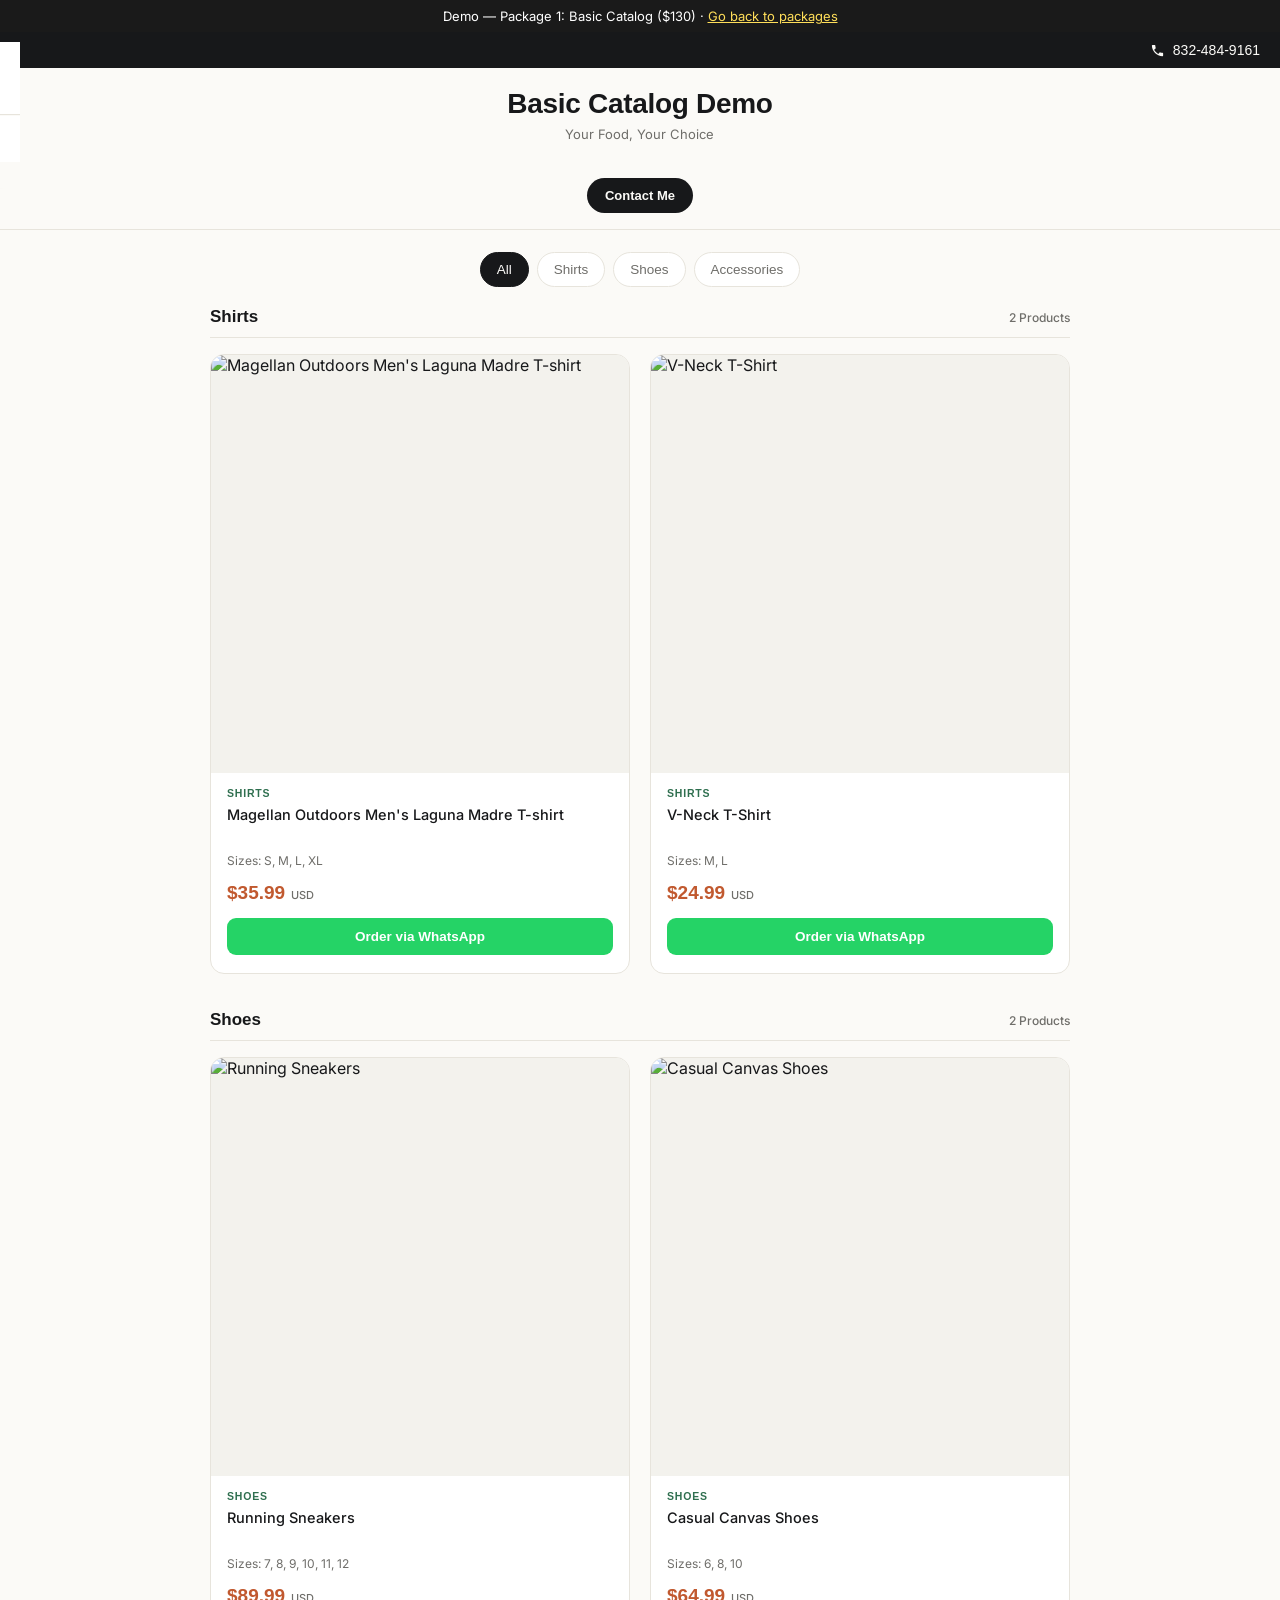
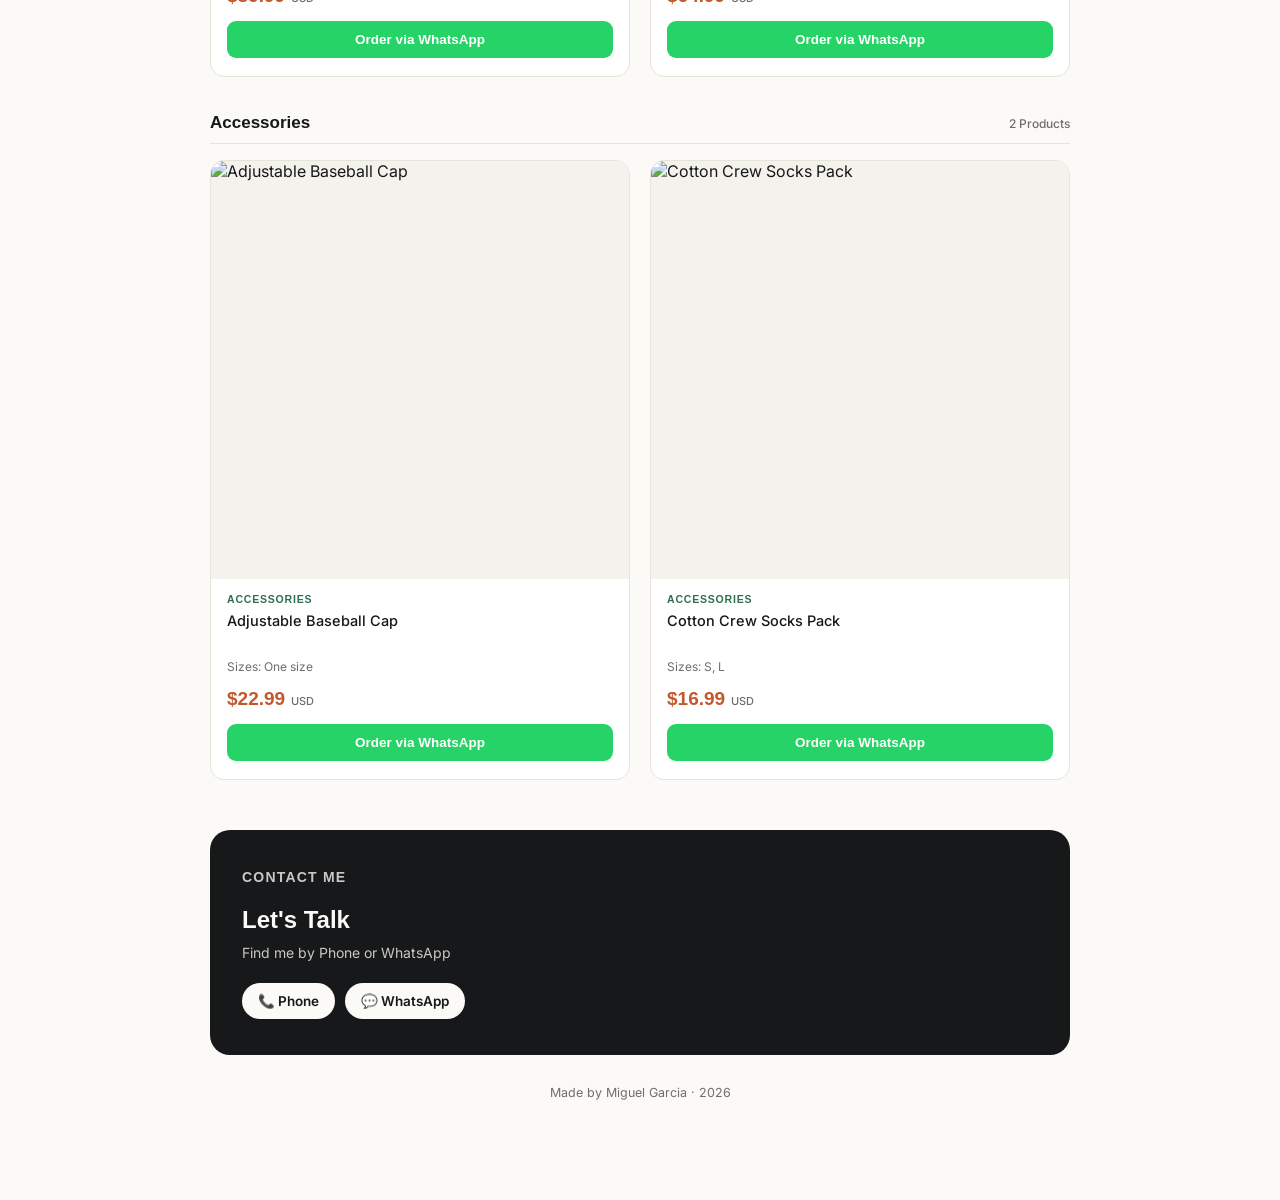
==== Pages/index-1.html @ 970fcacf "Pending changes exported from your codespace" ====
<!DOCTYPE html>
<html lang="es">
<head>
  <meta charset="UTF-8">
  <meta name="viewport" content="width=device-width, initial-scale=1.0">
  <title>Market Catalog — Demo Package 1</title>
  <link rel="preconnect" href="https://fonts.googleapis.com">
  <link href="https://fonts.googleapis.com/css2?family=Baloo+2:wght@500;700;800&family=Inter:wght@400;500;600&display=swap" rel="stylesheet">
  <link rel="stylesheet" href="../Assets/CSS/styles-1.css">
</head>

<body>
  <!-- Demo Tape: quítala cuando entregues el sitio final al cliente -->
  <div style="background:#1a1a1a;color:#fff;text-align:center;padding:8px 14px;font-family:'Inter',sans-serif;font-size:13px;">
    Demo — Package 1: Basic Catalog ($130) · <a href="../index.html" style="color:#ffde59;">Go back to packages</a>
  </div>

  <!-- Top Contact Bar -->
  <div class="contact-bar">
    <a id="phone-link" href="tel:+18324849161" class="phone-link">
      <svg viewBox="0 0 24 24" class="phone-icon" aria-hidden="true">
        <path d="M6.6 10.8c1.4 2.8 3.8 5.1 6.6 6.6l2.2-2.2c.3-.3.7-.4 1-.2 1.1.4 2.3.6 3.6.6.6 0 1 .4 1 1V20c0 .6-.4 1-1 1C10.9 21 3 13.1 3 4c0-.6.4-1 1-1h3.5c.6 0 1 .4 1 1 0 1.3.2 2.5.6 3.6.1.4 0 .8-.2 1L6.6 10.8z"/>
      </svg>
      <span id="phone-number">832-484-9161</span>
    </a>
  </div>

  <!-- Banner de la tienda -->
  <banner class="store-banner">
    <div class="banner-content">
      
      <div class="banner-text">
        <h1 id="store-name" class="store-name">Market Catalog</h1>
        <p class="store-tagline">Your Food, Your Choice</p>
      </div>
    </div>
  </banner>

  <!-- Encabezado simple -->
  <header class="header">
    <a href="#contact-section" class="contact-cta">Contact Me</a>
  </header>

  <!-- Pestañas de categoría (sin buscador) -->
  <div id="category-tabs" class="category-tabs"></div>

  <!-- Cuadrícula de productos -->
  <main id="product-grid" class="product-grid"></main>
  <p id="empty-message" class="empty-message" hidden>Couldn't find products that coincide with your search.</p>

  <!-- ============ CONTACT ============ -->
<section id="contact-section" class="contact-section">
    <div class="contact-card">
      <p class="contact-eyebrow">Contact Me</p>
      <h2>Let's Talk</h2>
      <p>Find me by Phone or WhatsApp</p>
      <div class="contact-links">
        <a href="tel:+18324849161">📞 Phone</a>
        <a href="https://wa.me/18324849161" target="_blank" rel="noreferrer">💬 WhatsApp</a>
      </div>
    </div>
  </section>

  <footer class="site-footer">
    <p>Made by Miguel Garcia · 2026</p>
  </footer>

  <script src="../Assets/JS/script-1.js"></script>
</body>
</html>
---- Assets/CSS/styles-1.css ----
/* ======================================================
   ESTILOS - PAQUETE 1: CATÁLOGO BÁSICO (Pages/index1.html)
   Rediseño limpio y minimalista, sin buscador ni carrito.
====================================================== */
:root {
  --bg: #fbfaf7;
  --surface: #ffffff;
  --surface-soft: #f3f2ed;
  --ink: #17181a;
  --ink-soft: #6f6e6a;
  --line: #e7e4dc;

  --accent: #2f6f4f;
  --accent-dark: #24573e;
  --accent-tint: #e8f1ea;

  --price: #c1592f;

  --success: #25d366;
  --success-hover: #1fb857;

  --shadow-rgb: 23, 24, 26;
  --shadow-soft: rgba(var(--shadow-rgb), 0.06);
  --shadow-medium: rgba(var(--shadow-rgb), 0.12);
  --shadow-strong: rgba(var(--shadow-rgb), 0.22);

  --font-display: 'Sora', sans-serif;
  --font-body: 'Inter', sans-serif;
}

* { margin: 0; padding: 0; box-sizing: border-box; }

html { scroll-behavior: smooth; }

body {
  background-color: var(--bg);
  font-family: var(--font-body);
  color: var(--ink);
  padding-bottom: 60px;
  -webkit-font-smoothing: antialiased;
}

/* Barra de contacto */
.contact-bar {
  background-color: var(--ink);
  padding: 10px 20px;
  display: flex;
  justify-content: flex-end;
}

.phone-link {
  display: inline-flex;
  align-items: center;
  gap: 8px;
  color: var(--bg);
  text-decoration: none;
  font-family: var(--font-display);
  font-weight: 500;
  font-size: 14px;
}

.phone-link:hover { color: var(--accent-tint); }
.phone-icon { width: 15px; height: 15px; fill: currentColor; }

/* Banner de la tienda */
.store-banner {
  background-color: var(--surface);
  border-bottom: 1px solid var(--line);
  padding: 26px 20px;
}

.banner-content {
  display: flex;
  align-items: center;
  justify-content: center;
  gap: 18px;
}

.banner-logo { width: 64px; height: 64px; object-fit: contain; border-radius: 50%; flex-shrink: 0; }

.banner-text { text-align: center; }

.banner-text .store-name {
  font-family: var(--font-display);
  font-weight: 700;
  font-size: 28px;
  color: var(--ink);
  letter-spacing: -0.3px;
}

.banner-text .store-tagline { margin-top: 6px; color: var(--ink-soft); font-size: 13px; }

/* Encabezado simple */
.header {
  padding: 16px 20px;
  background-color: rgba(251, 250, 247, 0.92);
  backdrop-filter: blur(6px);
  border-bottom: 1px solid var(--line);
  display: flex;
  align-items: center;
  justify-content: center;
  position: sticky;
  top: 0;
  z-index: 100;
}

.contact-cta {
  display: inline-block;
  padding: 10px 18px;
  border-radius: 999px;
  background-color: var(--ink);
  color: var(--bg);
  text-decoration: none;
  font-family: var(--font-display);
  font-weight: 600;
  transition: background-color 0.2s ease;
  font-size: 13px;
}

.contact-cta:hover { background-color: var(--accent); }

/* Categorías como pestañas simples */
.category-tabs {
  max-width: 900px;
  margin: 0 auto;
  padding: 22px 20px 6px;
  display: flex;
  gap: 8px;
  flex-wrap: wrap;
  justify-content: center;
}

.tab {
  font-family: var(--font-display);
  font-weight: 500;
  font-size: 13.5px;
  padding: 9px 16px;
  border-radius: 999px;
  border: 1px solid var(--line);
  background-color: var(--surface);
  color: var(--ink-soft);
  cursor: pointer;
  transition: all 0.15s ease;
}

.tab:hover { border-color: var(--accent); color: var(--accent-dark); }

.tab.active { background-color: var(--ink); border-color: var(--ink); color: var(--bg); }

/* Cuadrícula de productos */
.product-grid {
  max-width: 900px;
  margin: 0 auto;
  padding: 14px 20px 0;
  display: flex;
  flex-direction: column;
  gap: 36px;
}

.category-section { display: flex; flex-direction: column; gap: 16px; }

.category-header {
  display: flex;
  align-items: baseline;
  justify-content: space-between;
  gap: 12px;
  padding-bottom: 10px;
  border-bottom: 1px solid var(--line);
}

.category-title { font-family: var(--font-display); font-weight: 600; font-size: 17px; color: var(--ink); }
.category-count { font-size: 12px; color: var(--ink-soft); font-weight: 500; }

.section-products {
  display: grid;
  grid-template-columns: repeat(2, minmax(0, 1fr));
  gap: 20px;
}

.product-card {
  background-color: var(--surface);
  border-radius: 14px;
  overflow: hidden;
  border: 1px solid var(--line);
  transition: transform 0.15s ease, box-shadow 0.15s ease, border-color 0.15s ease;
}

.product-card:hover {
  transform: translateY(-2px);
  box-shadow: 0 8px 20px var(--shadow-medium);
  border-color: #d8d5cb;
}

.product-image-wrap { width: 100%; aspect-ratio: 1 / 1; overflow: hidden; background-color: var(--surface-soft); }
.product-image-wrap img { width: 100%; height: 100%; object-fit: cover; display: block; }

.product-body { padding: 14px 16px 18px; }

.product-category {
  font-family: var(--font-display);
  font-size: 10.5px;
  font-weight: 600;
  text-transform: uppercase;
  letter-spacing: 0.8px;
  color: var(--accent);
  margin-bottom: 6px;
}

.product-description {
  font-size: 14.5px;
  line-height: 1.4;
  color: var(--ink);
  margin-bottom: 8px;
  min-height: 40px;
  font-weight: 500;
}

.product-sizes { font-size: 12px; color: var(--ink-soft); margin-bottom: 14px; }

.price-tag {
  display: inline-flex;
  align-items: baseline;
  gap: 6px;
  margin-bottom: 14px;
}

.price-tag .amount { font-family: var(--font-display); font-weight: 700; font-size: 19px; color: var(--price); }
.price-tag .currency { font-size: 11px; font-weight: 500; color: var(--ink-soft); }

.order-whatsapp-btn {
  width: 100%;
  padding: 11px;
  background-color: var(--success);
  color: white;
  border: none;
  border-radius: 9px;
  font-family: var(--font-display);
  font-weight: 600;
  font-size: 13.5px;
  cursor: pointer;
  text-decoration: none;
  display: block;
  text-align: center;
  transition: background-color 0.2s ease;
}

.order-whatsapp-btn:hover { background-color: var(--success-hover); }

.empty-message { text-align: center; color: var(--ink-soft); font-size: 14px; padding: 50px 20px; }

/* Sección de contacto y pie de página */
.contact-section { max-width: 900px; margin: 50px auto 0; padding: 0 20px; }

.contact-card { background-color: var(--ink); color: var(--bg); border-radius: 20px; padding: 36px 32px; }

.contact-eyebrow {
  font-family: var(--font-display);
  font-size: 11px;
  font-weight: 600;
  text-transform: uppercase;
  letter-spacing: 1.2px;
  color: #9ad6ae;
  margin-bottom: 8px;
}

.contact-card h2 { font-family: var(--font-display); font-weight: 700; font-size: 24px; margin-bottom: 8px; }
.contact-card p { color: #c9c8c3; line-height: 1.6; margin-bottom: 18px; font-size: 14px; }

.contact-links { display: flex; flex-wrap: wrap; gap: 10px; }

.contact-links a {
  text-decoration: none;
  color: var(--ink);
  background-color: var(--bg);
  padding: 10px 16px;
  border-radius: 999px;
  font-weight: 600;
  font-size: 13.5px;
  transition: background-color 0.2s ease;
}

.contact-links a:hover { background-color: var(--accent-tint); color: var(--accent-dark); }

.site-footer { text-align: center; padding: 30px 20px 40px; color: var(--ink-soft); font-size: 12.5px; }

/* Responsivo */
@media (max-width: 600px) {
  .banner-logo { width: 52px; height: 52px; }
  .banner-text .store-name { font-size: 22px; }
  .banner-text .store-tagline { font-size: 12px; }
  .section-products { grid-template-columns: 1fr; }
  .contact-card { padding: 26px 22px; }
}
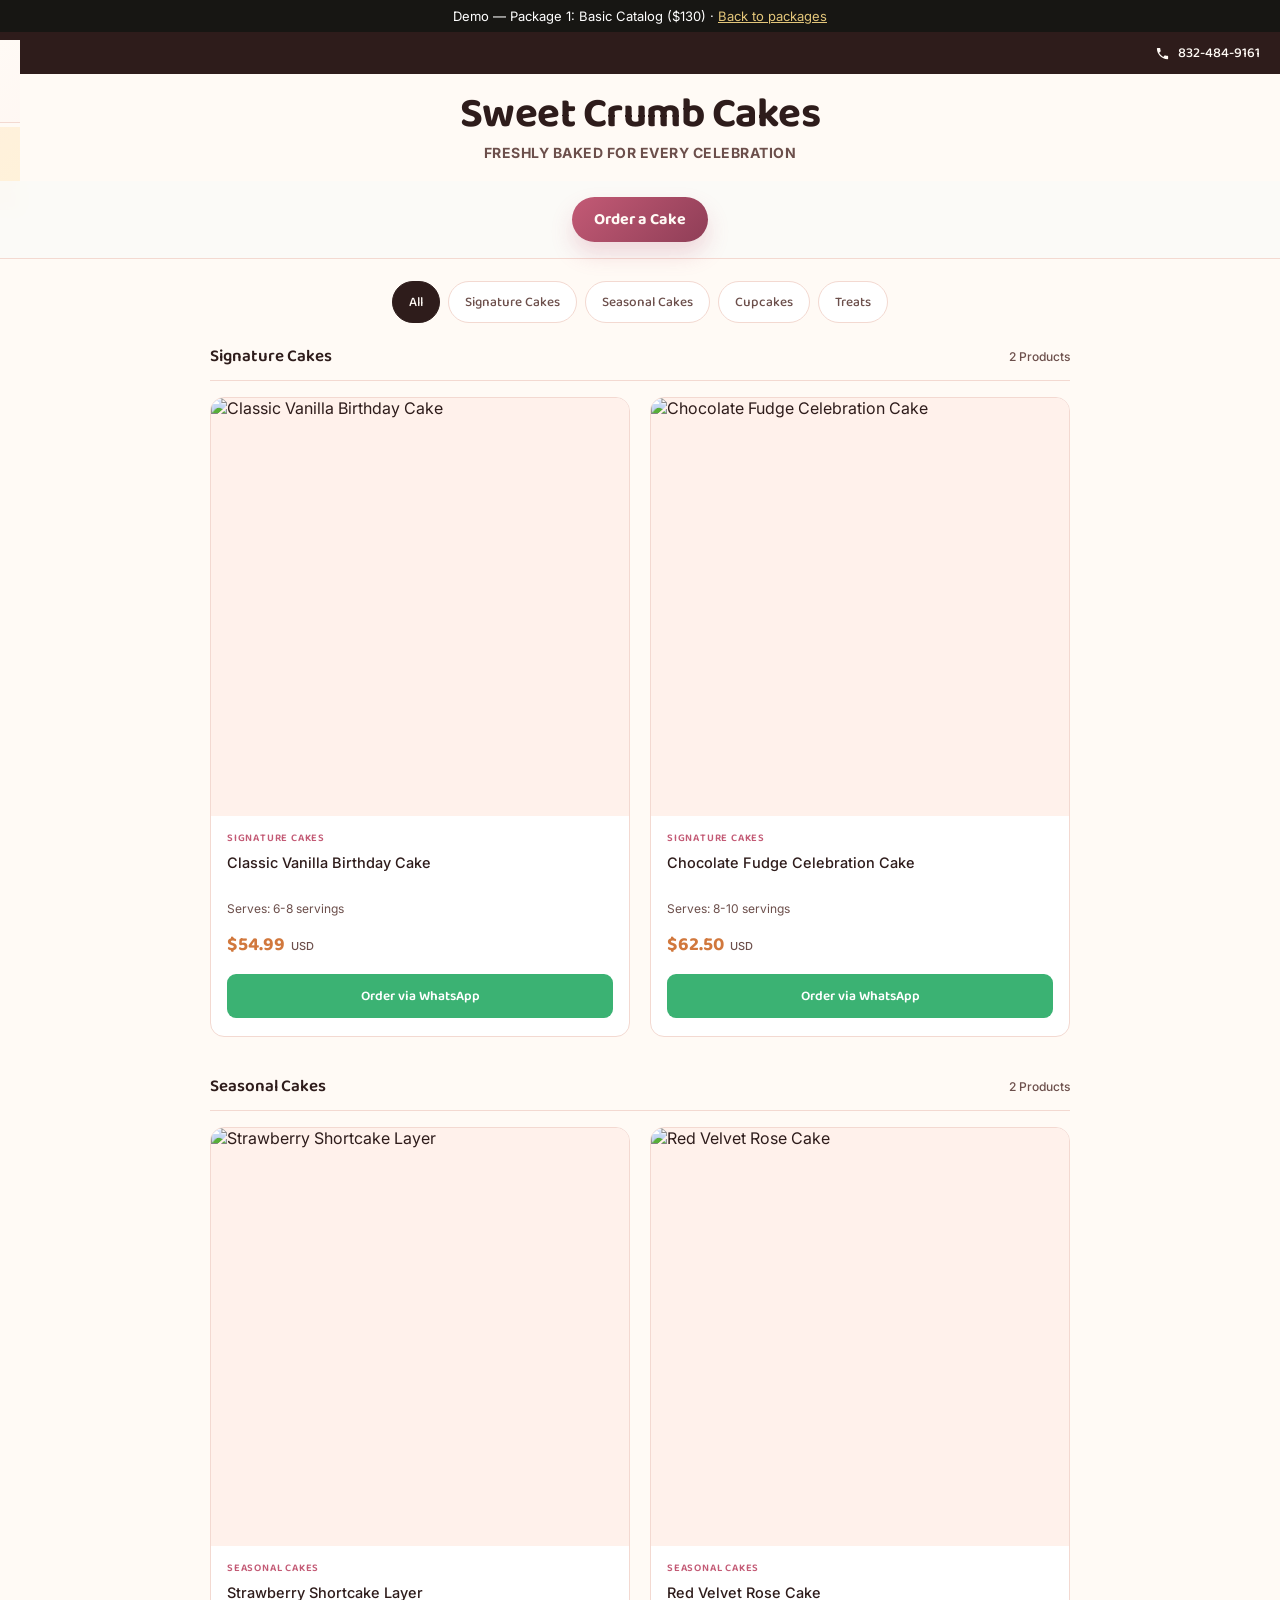
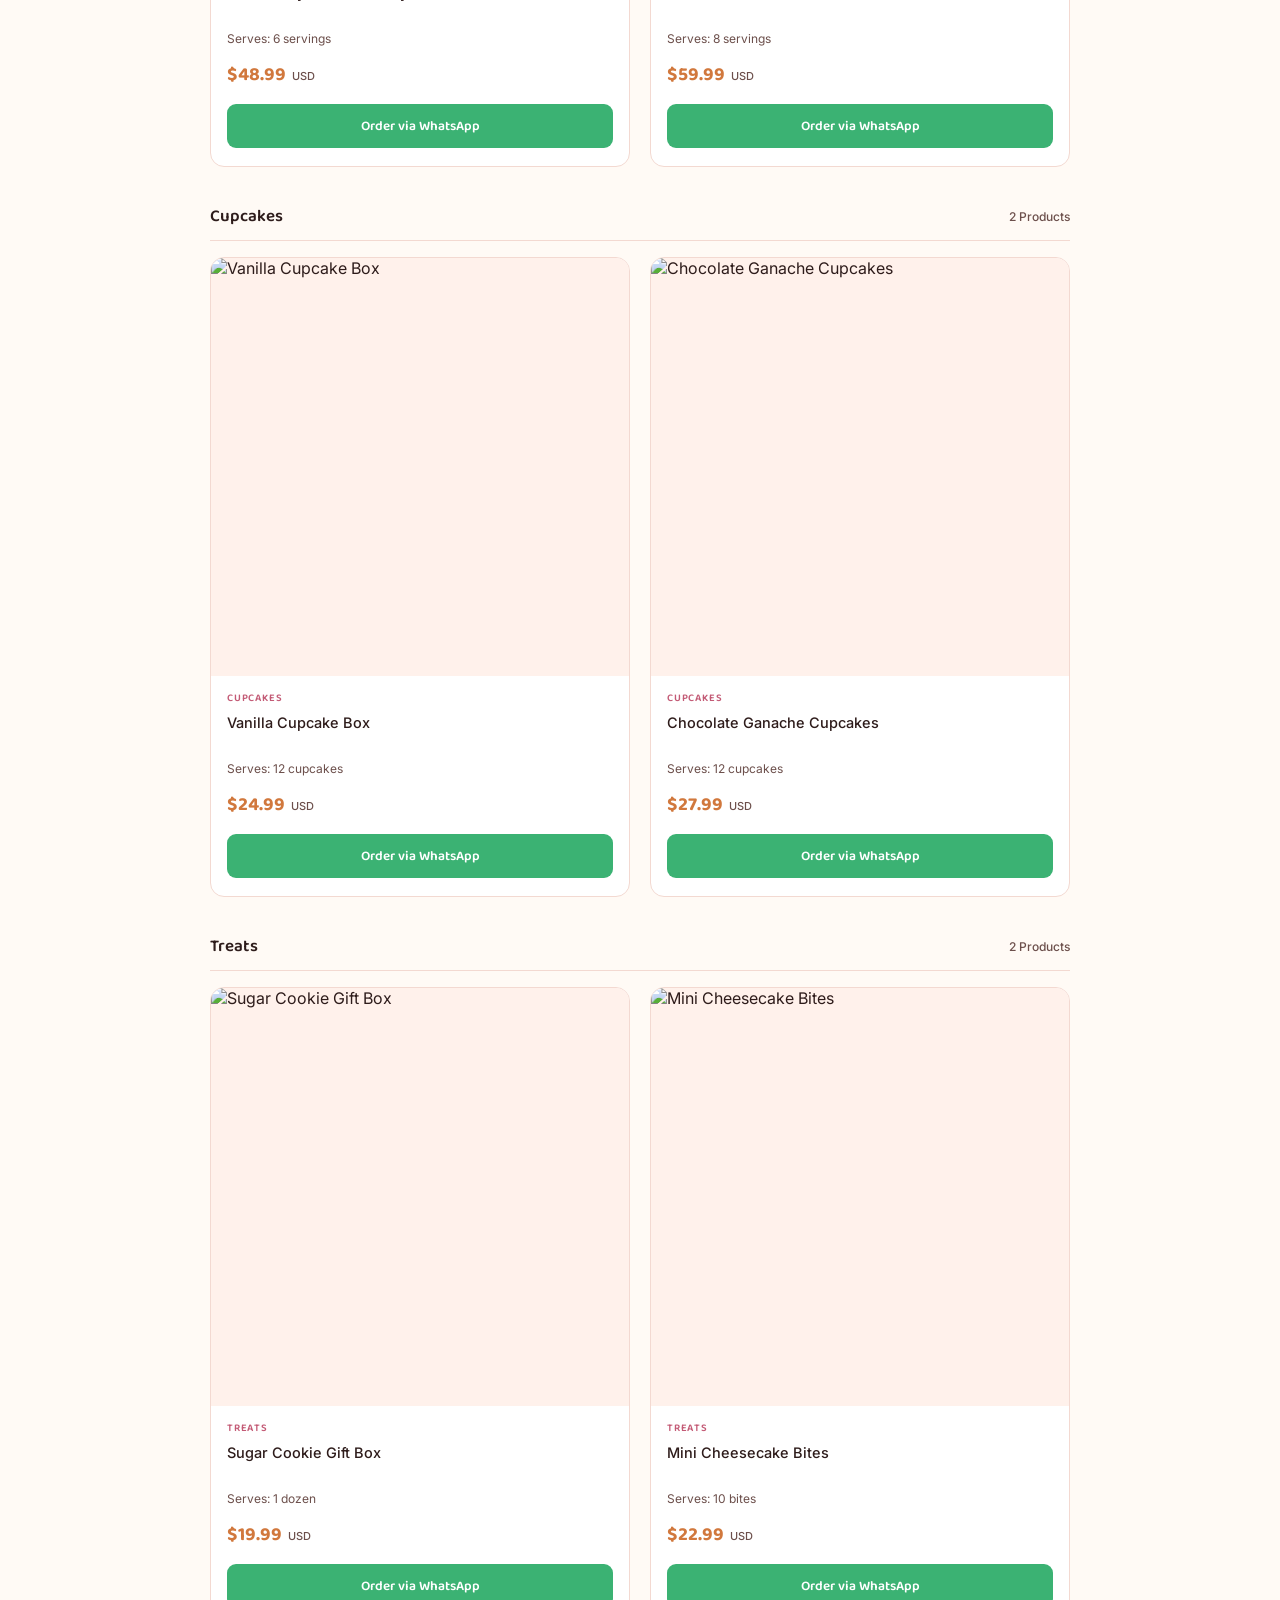
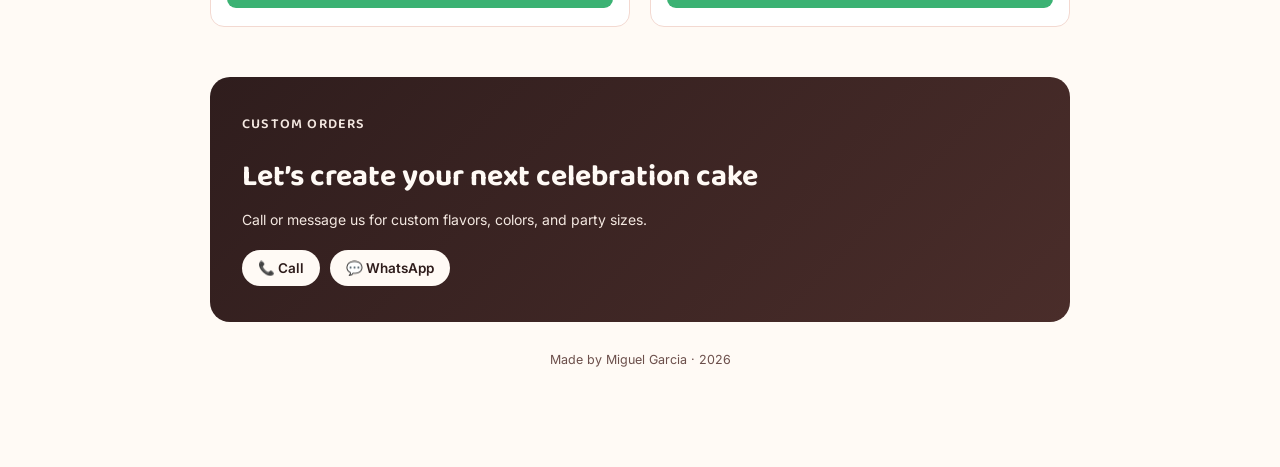
==== commit ba53b0b3: "Demo Rework 1 & 3" ====
--- a/Pages/index-1.html
+++ b/Pages/index-1.html
@@ -3,16 +3,15 @@
 <head>
   <meta charset="UTF-8">
   <meta name="viewport" content="width=device-width, initial-scale=1.0">
-  <title>Market Catalog — Demo Package 1</title>
+  <title>Sweet Crumb Cakes</title>
   <link rel="preconnect" href="https://fonts.googleapis.com">
-  <link href="https://fonts.googleapis.com/css2?family=Baloo+2:wght@500;700;800&family=Inter:wght@400;500;600&display=swap" rel="stylesheet">
+  <link href="https://fonts.googleapis.com/css2?family=Baloo+2:wght@500;700;800&family=Inter:wght@400;500;600;700&display=swap" rel="stylesheet">
   <link rel="stylesheet" href="../Assets/CSS/styles-1.css">
 </head>
 
 <body>
-  <!-- Demo Tape: quítala cuando entregues el sitio final al cliente -->
-  <div style="background:#1a1a1a;color:#fff;text-align:center;padding:8px 14px;font-family:'Inter',sans-serif;font-size:13px;">
-    Demo — Package 1: Basic Catalog ($130) · <a href="../index.html" style="color:#ffde59;">Go back to packages</a>
+  <div style="background:#171613;color:#fff;text-align:center;padding:8px 14px;font-family:'Inter',sans-serif;font-size:13px;">
+    Demo — Package 1: Basic Catalog ($130) · <a href="../index.html" style="color:#e3c67a;">Back to packages</a>
   </div>
 
   <!-- Top Contact Bar -->
@@ -28,17 +27,16 @@
   <!-- Banner de la tienda -->
   <banner class="store-banner">
     <div class="banner-content">
-      
       <div class="banner-text">
-        <h1 id="store-name" class="store-name">Market Catalog</h1>
-        <p class="store-tagline">Your Food, Your Choice</p>
+        <h1 id="store-name" class="store-name">Sweet Crumb Cakes</h1>
+        <p class="store-tagline">Freshly baked for every celebration</p>
       </div>
     </div>
   </banner>
 
   <!-- Encabezado simple -->
   <header class="header">
-    <a href="#contact-section" class="contact-cta">Contact Me</a>
+    <a href="#contact-section" class="contact-cta">Order a Cake</a>
   </header>
 
   <!-- Pestañas de categoría (sin buscador) -->
@@ -51,11 +49,11 @@
   <!-- ============ CONTACT ============ -->
 <section id="contact-section" class="contact-section">
     <div class="contact-card">
-      <p class="contact-eyebrow">Contact Me</p>
-      <h2>Let's Talk</h2>
-      <p>Find me by Phone or WhatsApp</p>
+      <p class="contact-eyebrow">Custom orders</p>
+      <h2>Let’s create your next celebration cake</h2>
+      <p>Call or message us for custom flavors, colors, and party sizes.</p>
       <div class="contact-links">
-        <a href="tel:+18324849161">📞 Phone</a>
+        <a href="tel:+18324849161">📞 Call</a>
         <a href="https://wa.me/18324849161" target="_blank" rel="noreferrer">💬 WhatsApp</a>
       </div>
     </div>
--- a/Assets/CSS/styles-1.css
+++ b/Assets/CSS/styles-1.css
@@ -3,28 +3,28 @@
    Rediseño limpio y minimalista, sin buscador ni carrito.
 ====================================================== */
 :root {
-  --bg: #fbfaf7;
+  --bg: #fffaf5;
   --surface: #ffffff;
-  --surface-soft: #f3f2ed;
-  --ink: #17181a;
-  --ink-soft: #6f6e6a;
-  --line: #e7e4dc;
-
-  --accent: #2f6f4f;
-  --accent-dark: #24573e;
-  --accent-tint: #e8f1ea;
-
-  --price: #c1592f;
-
-  --success: #25d366;
-  --success-hover: #1fb857;
-
-  --shadow-rgb: 23, 24, 26;
+  --surface-soft: #fff1eb;
+  --ink: #2e1c1b;
+  --ink-soft: #6c4f4b;
+  --line: #f3d9d1;
+
+  --accent: #c35a75;
+  --accent-dark: #8f3e57;
+  --accent-tint: #fde9ee;
+
+  --price: #d1783d;
+
+  --success: #3bb273;
+  --success-hover: #2f9b62;
+
+  --shadow-rgb: 94, 42, 56;
   --shadow-soft: rgba(var(--shadow-rgb), 0.06);
   --shadow-medium: rgba(var(--shadow-rgb), 0.12);
   --shadow-strong: rgba(var(--shadow-rgb), 0.22);
 
-  --font-display: 'Sora', sans-serif;
+  --font-display: 'Baloo 2', cursive;
   --font-body: 'Inter', sans-serif;
 }
 
@@ -64,9 +64,9 @@
 
 /* Banner de la tienda */
 .store-banner {
-  background-color: var(--surface);
+  background: linear-gradient(135deg, #fffaf5 0%, #ffe9ea 52%, #fff2d9 100%);
   border-bottom: 1px solid var(--line);
-  padding: 26px 20px;
+  padding: 34px 20px 28px;
 }
 
 .banner-content {
@@ -83,12 +83,20 @@
 .banner-text .store-name {
   font-family: var(--font-display);
   font-weight: 700;
-  font-size: 28px;
+  font-size: 42px;
+  line-height: 1;
   color: var(--ink);
-  letter-spacing: -0.3px;
-}
-
-.banner-text .store-tagline { margin-top: 6px; color: var(--ink-soft); font-size: 13px; }
+  letter-spacing: -0.5px;
+}
+
+.banner-text .store-tagline {
+  margin-top: 8px;
+  color: var(--ink-soft);
+  font-size: 14px;
+  letter-spacing: 0.5px;
+  text-transform: uppercase;
+  font-weight: 700;
+}
 
 /* Encabezado simple */
 .header {
@@ -106,18 +114,22 @@
 
 .contact-cta {
   display: inline-block;
-  padding: 10px 18px;
+  padding: 10px 22px;
   border-radius: 999px;
-  background-color: var(--ink);
+  background: linear-gradient(135deg, var(--accent) 0%, var(--accent-dark) 100%);
   color: var(--bg);
   text-decoration: none;
   font-family: var(--font-display);
-  font-weight: 600;
-  transition: background-color 0.2s ease;
-  font-size: 13px;
-}
-
-.contact-cta:hover { background-color: var(--accent); }
+  font-weight: 700;
+  transition: transform 0.2s ease, box-shadow 0.2s ease;
+  font-size: 16px;
+  box-shadow: 0 12px 22px rgba(195, 90, 117, 0.22);
+}
+
+.contact-cta:hover {
+  background: linear-gradient(135deg, var(--accent-dark) 0%, var(--accent) 100%);
+  transform: translateY(-1px);
+}
 
 /* Categorías como pestañas simples */
 .category-tabs {
@@ -251,20 +263,20 @@
 /* Sección de contacto y pie de página */
 .contact-section { max-width: 900px; margin: 50px auto 0; padding: 0 20px; }
 
-.contact-card { background-color: var(--ink); color: var(--bg); border-radius: 20px; padding: 36px 32px; }
+.contact-card { background: linear-gradient(135deg, #2f1d1d 0%, #4a2d2a 100%); color: var(--bg); border-radius: 20px; padding: 36px 32px; }
 
 .contact-eyebrow {
   font-family: var(--font-display);
-  font-size: 11px;
+  font-size: 12px;
   font-weight: 600;
   text-transform: uppercase;
   letter-spacing: 1.2px;
-  color: #9ad6ae;
+  color: #f8d1d1;
   margin-bottom: 8px;
 }
 
-.contact-card h2 { font-family: var(--font-display); font-weight: 700; font-size: 24px; margin-bottom: 8px; }
-.contact-card p { color: #c9c8c3; line-height: 1.6; margin-bottom: 18px; font-size: 14px; }
+.contact-card h2 { font-family: var(--font-display); font-weight: 700; font-size: 30px; margin-bottom: 8px; }
+.contact-card p { color: #f4e8e1; line-height: 1.6; margin-bottom: 18px; font-size: 14px; }
 
 .contact-links { display: flex; flex-wrap: wrap; gap: 10px; }
 
